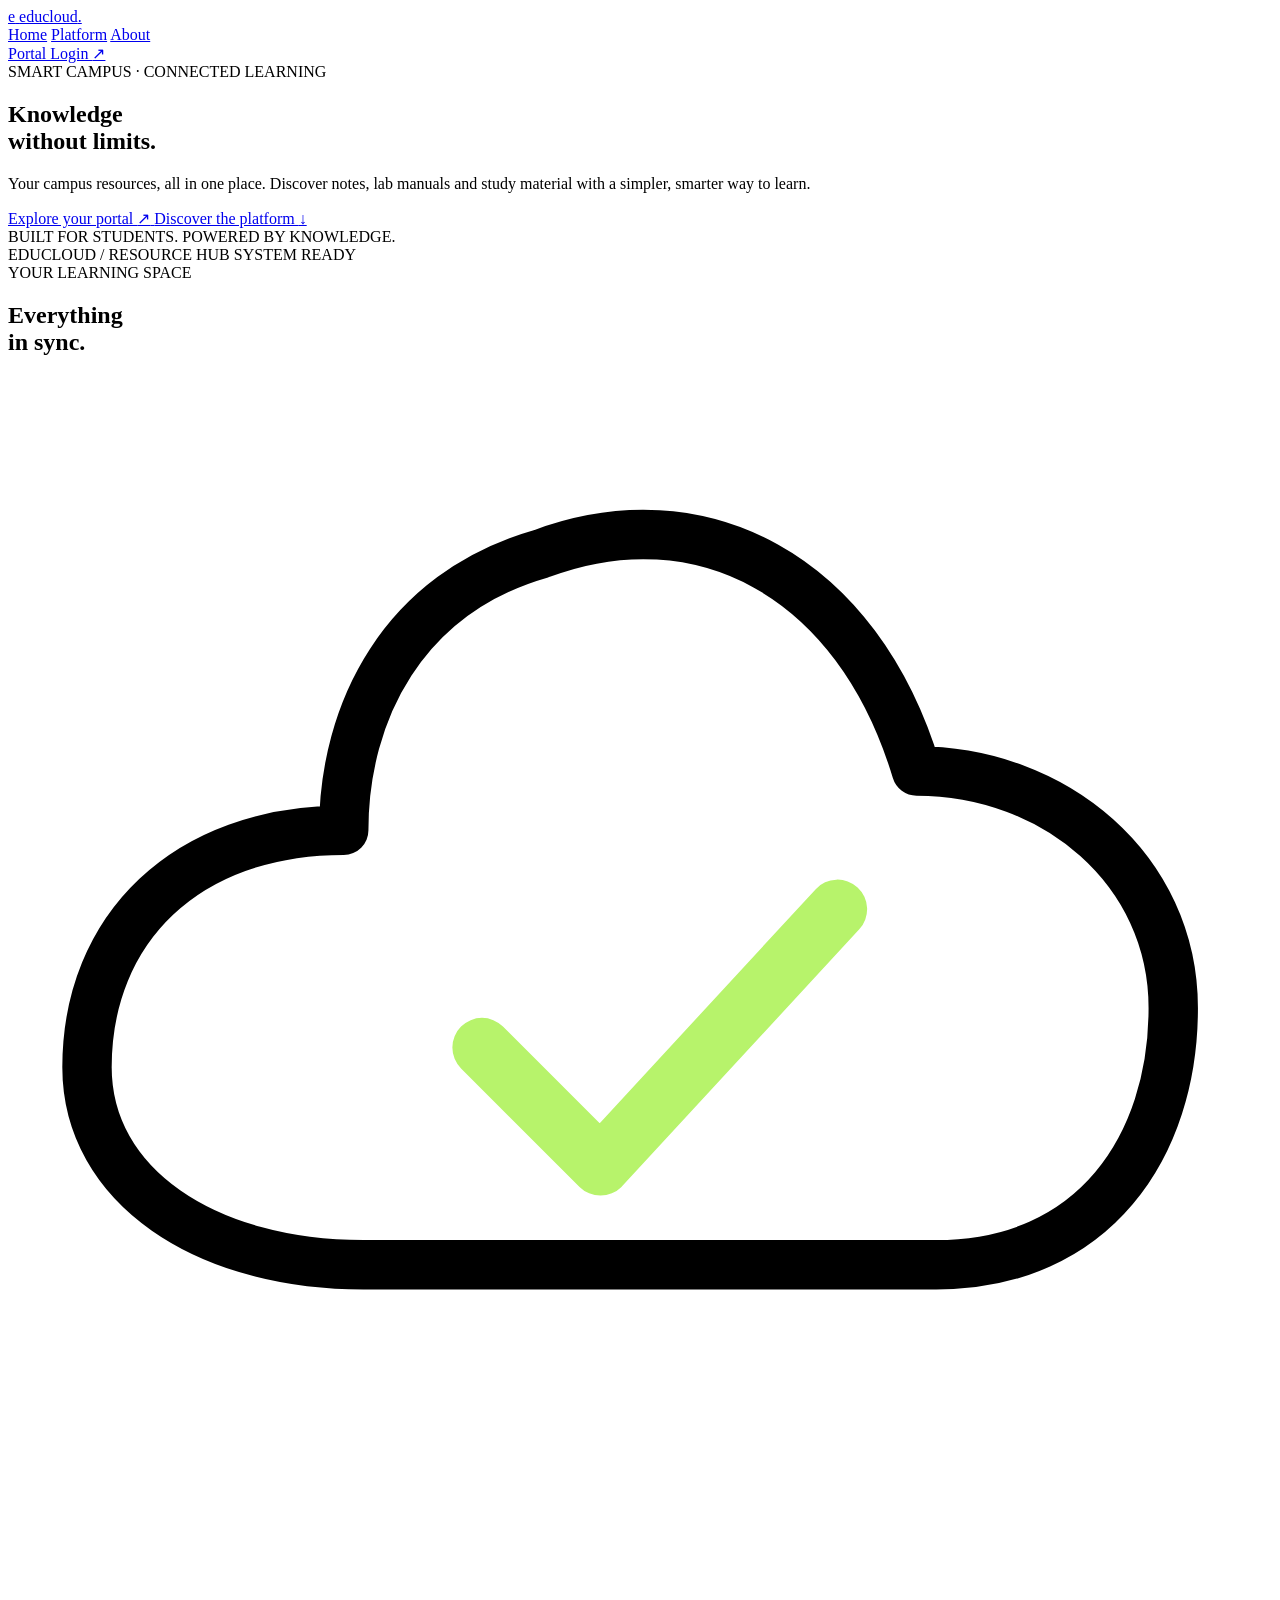
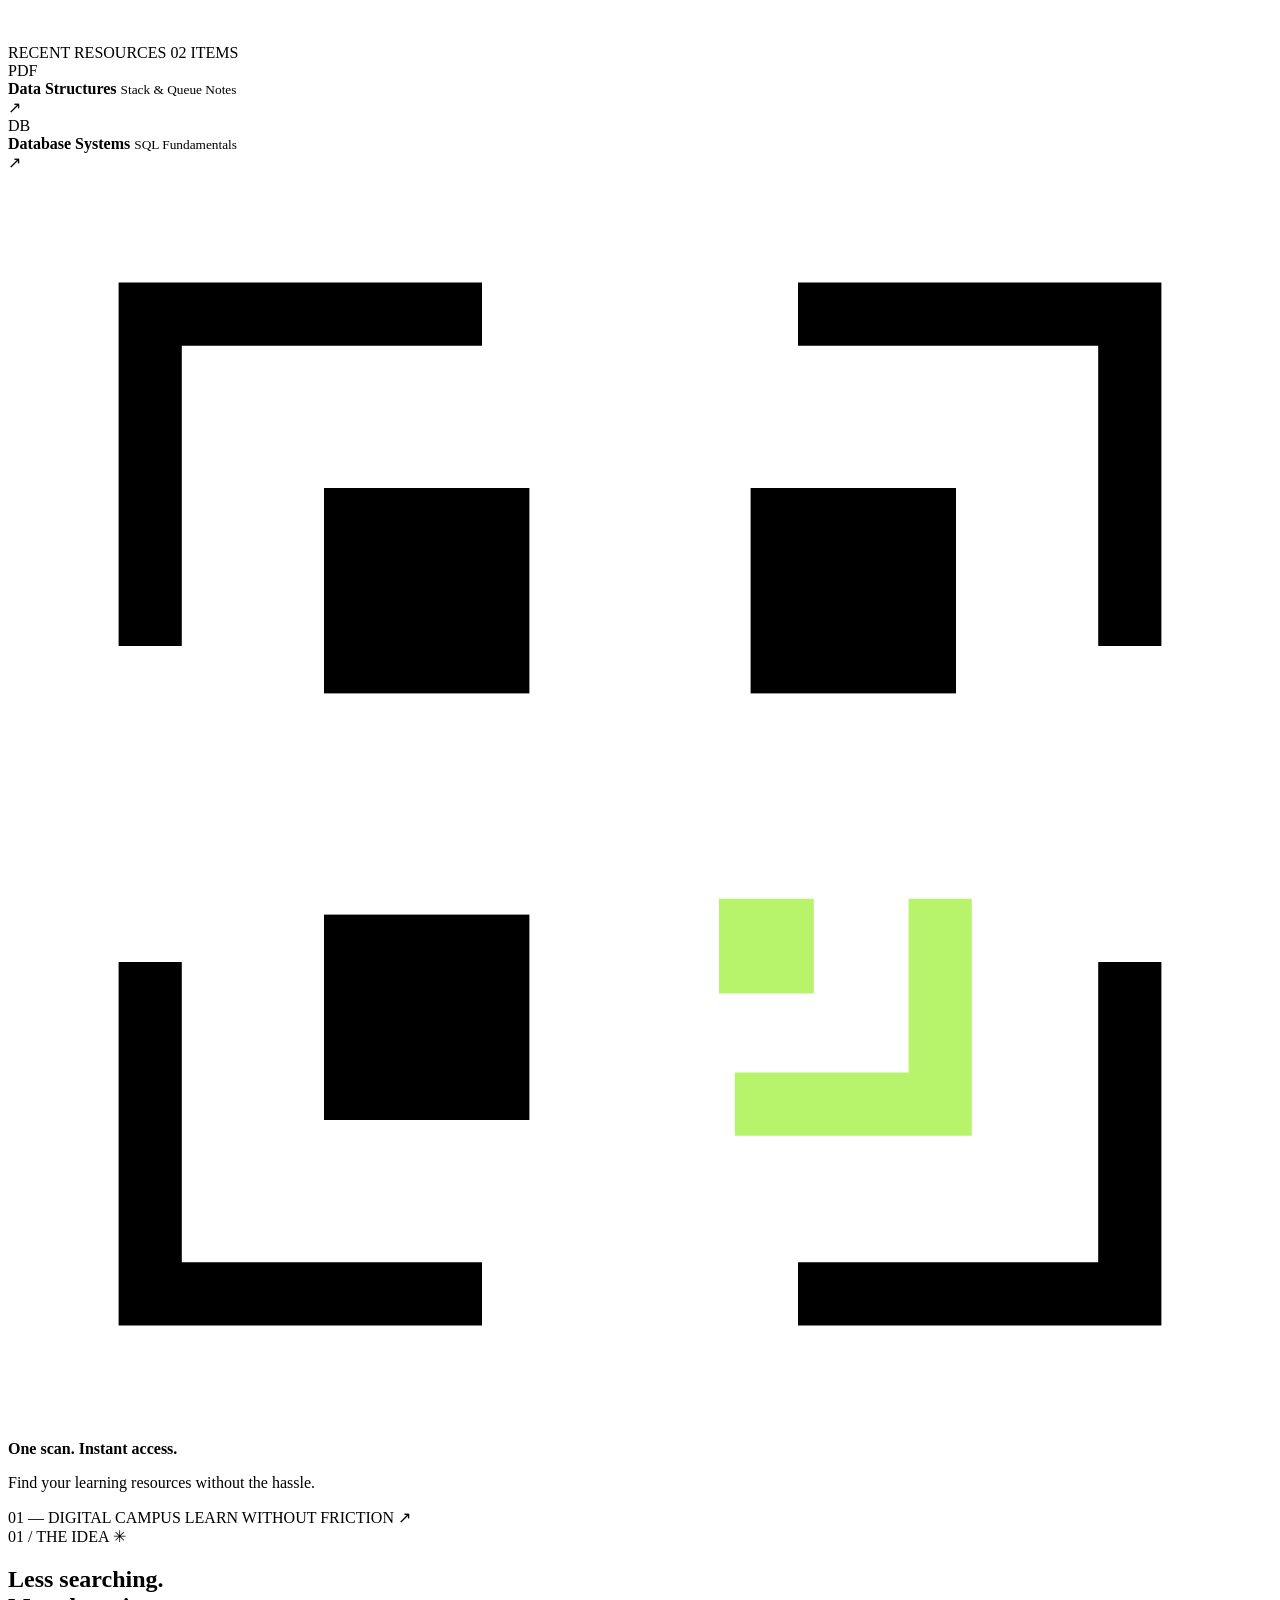
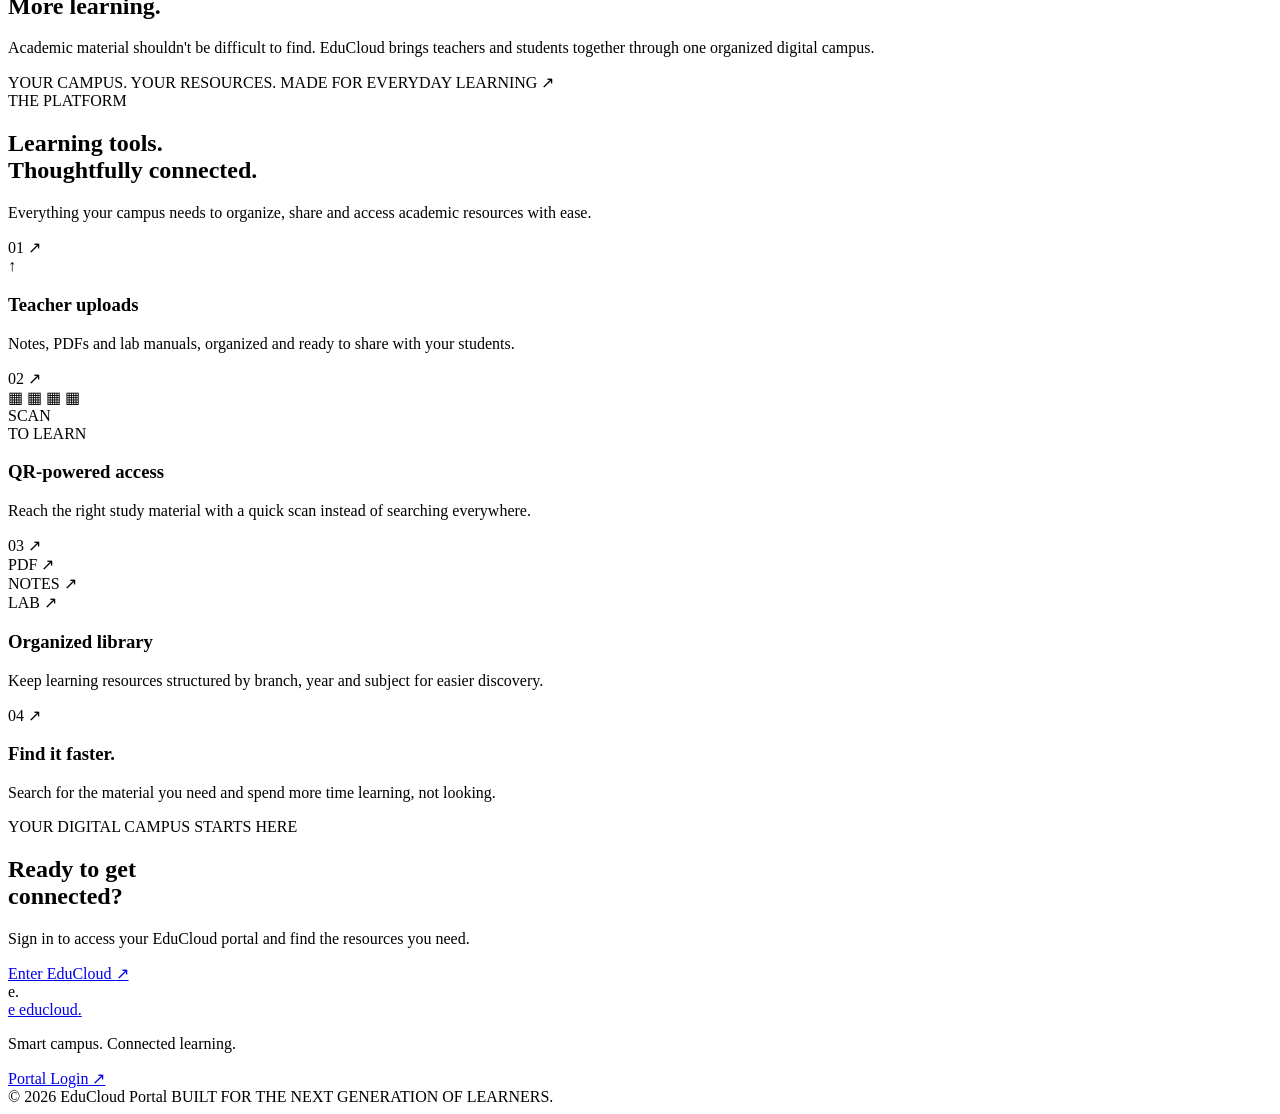
==== templates/index.html @ a3470b79 "Prepare EduCloud for deployment" ====
<!DOCTYPE html>
<html lang="en">
<head>
    <meta charset="UTF-8">
    <meta name="viewport" content="width=device-width, initial-scale=1.0">

    <title>EduCloud — Your Campus, Connected</title>

    <link rel="stylesheet"
          href="{{ url_for('static', filename='style.css') }}">

    <link rel="preconnect" href="https://fonts.googleapis.com">
    <link rel="preconnect" href="https://fonts.gstatic.com" crossorigin>
    <link href="https://fonts.googleapis.com/css2?family=DM+Sans:wght@400;500;600;700&family=Manrope:wght@400;500;600;700;800&display=swap"
          rel="stylesheet">
</head>

<body>

<!-- NAVIGATION -->
<nav class="navbar">
    <a href="#home" class="logo">
        <span class="logo-mark">e</span>
        <span>educloud<span class="logo-dot">.</span></span>
    </a>

    <div class="nav-links">
        <a href="#home">Home</a>
        <a href="#features">Platform</a>
        <a href="#about">About</a>
    </div>

    <a href="/login" class="nav-button">
        Portal Login <span>↗</span>
    </a>
</nav>


<!-- HERO -->
<main>
<section class="hero" id="home">

    <div class="hero-content">
        <div class="eyebrow">
            <span class="status-dot"></span>
            SMART CAMPUS · CONNECTED LEARNING
        </div>

        <h1>
            Knowledge<br>
            without <span class="text-accent">limits.</span>
        </h1>

        <p class="hero-description">
            Your campus resources, all in one place.
            Discover notes, lab manuals and study material
            with a simpler, smarter way to learn.
        </p>

        <div class="hero-buttons">
            <a href="/login" class="primary-button">
                Explore your portal <span>↗</span>
            </a>

            <a href="#features" class="secondary-button">
                Discover the platform <span>↓</span>
            </a>
        </div>

        <div class="hero-note">
            <span class="note-line"></span>
            BUILT FOR STUDENTS. POWERED BY KNOWLEDGE.
        </div>
    </div>


    <!-- RESOURCE DASHBOARD PREVIEW -->
    <div class="hero-visual">
        <div class="visual-topline">
            <span>EDUCLOUD / RESOURCE HUB</span>
            <span class="live-label"><span></span> SYSTEM READY</span>
        </div>

        <div class="resource-dashboard">
            <div class="dashboard-header">
                <div>
                    <span class="dashboard-kicker">YOUR LEARNING SPACE</span>
                    <h2>Everything<br>in sync.</h2>
                </div>

                <div class="cloud-symbol">
                    <svg viewBox="0 0 64 64" fill="none"
                         xmlns="http://www.w3.org/2000/svg">
                        <path d="M18 45H47C55 45 59 39 59 32C59 25 53 20 46 20C43 10 35 6 27 9C20 11 17 17 17 23C9 23 4 28 4 35C4 41 10 45 18 45Z"
                              stroke="currentColor" stroke-width="2.5"
                              stroke-linecap="round" stroke-linejoin="round"/>
                        <path d="M24 34L30 40L42 27"
                              stroke="#B7F36B" stroke-width="3"
                              stroke-linecap="round" stroke-linejoin="round"/>
                    </svg>
                </div>
            </div>

            <div class="dashboard-divider"></div>

            <div class="dashboard-section-title">
                <span>RECENT RESOURCES</span>
                <span class="resource-count">02 ITEMS</span>
            </div>

            <div class="resource-item">
                <div class="file-icon pdf-icon">PDF</div>
                <div class="resource-info">
                    <strong>Data Structures</strong>
                    <small>Stack &amp; Queue Notes</small>
                </div>
                <span class="file-arrow">↗</span>
            </div>

            <div class="resource-item">
                <div class="file-icon db-icon">DB</div>
                <div class="resource-info">
                    <strong>Database Systems</strong>
                    <small>SQL Fundamentals</small>
                </div>
                <span class="file-arrow">↗</span>
            </div>

            <div class="scan-panel">
                <div class="scan-graphic">
                    <svg viewBox="0 0 80 80" fill="none"
                         xmlns="http://www.w3.org/2000/svg">
                        <path d="M9 28V9H28M52 9H71V28M71 52V71H52M28 71H9V52"
                              stroke="currentColor" stroke-width="4"
                              stroke-linecap="square"/>
                        <rect x="20" y="20" width="13" height="13"
                              fill="currentColor"/>
                        <rect x="47" y="20" width="13" height="13"
                              fill="currentColor"/>
                        <rect x="20" y="47" width="13" height="13"
                              fill="currentColor"/>
                        <path d="M45 46H51V52H45ZM57 46H61V61H46V57H57Z"
                              fill="#B7F36B"/>
                    </svg>
                </div>

                <div>
                    <strong>One scan. Instant access.</strong>
                    <p>Find your learning resources without the hassle.</p>
                </div>
            </div>
        </div>

        <div class="visual-caption">
            <span>01 — DIGITAL CAMPUS</span>
            <span>LEARN WITHOUT FRICTION ↗</span>
        </div>
    </div>

</section>


<!-- DARK STATEMENT SECTION -->
<section class="statement-section" id="about">
    <div class="statement-top">
        <span class="section-index">01 / THE IDEA</span>
        <span class="statement-symbol">✳</span>
    </div>

    <div class="statement-content">
        <h2>
            Less searching.<br>
            More <span>learning.</span>
        </h2>

        <p>
            Academic material shouldn't be difficult to find.
            EduCloud brings teachers and students together
            through one organized digital campus.
        </p>
    </div>

    <div class="statement-bottom">
        <span>YOUR CAMPUS. YOUR RESOURCES.</span>
        <span>MADE FOR EVERYDAY LEARNING ↗</span>
    </div>
</section>


<!-- FEATURES -->
<section class="features" id="features">

    <div class="features-heading">
        <div>
            <div class="eyebrow">
                <span class="status-dot"></span>
                THE PLATFORM
            </div>

            <h2>Learning tools.<br><span>Thoughtfully connected.</span></h2>
        </div>

        <p>
            Everything your campus needs to organize,
            share and access academic resources with ease.
        </p>
    </div>

    <div class="feature-grid">

        <article class="feature-card feature-card-main">
            <div class="feature-card-top">
                <span class="feature-number">01</span>
                <span class="feature-symbol">↗</span>
            </div>

            <div class="feature-illustration teacher-illustration">
                <div class="illustration-window">
                    <div class="window-dots"><i></i><i></i><i></i></div>
                    <div class="illustration-lines">
                        <span></span><span></span><span></span>
                    </div>
                    <div class="upload-symbol">↑</div>
                </div>
            </div>

            <h3>Teacher uploads</h3>
            <p>
                Notes, PDFs and lab manuals, organized and
                ready to share with your students.
            </p>
        </article>


        <article class="feature-card">
            <div class="feature-card-top">
                <span class="feature-number">02</span>
                <span class="feature-symbol">↗</span>
            </div>

            <div class="feature-illustration qr-illustration">
                <div class="qr-mini">
                    <span>▦</span>
                    <span>▦</span>
                    <span>▦</span>
                    <span>▦</span>
                </div>
                <div class="qr-orbit">SCAN<br>TO LEARN</div>
            </div>

            <h3>QR-powered access</h3>
            <p>
                Reach the right study material with a quick
                scan instead of searching everywhere.
            </p>
        </article>


        <article class="feature-card">
            <div class="feature-card-top">
                <span class="feature-number">03</span>
                <span class="feature-symbol">↗</span>
            </div>

            <div class="feature-illustration library-illustration">
                <div class="library-sheet sheet-one">PDF <span>↗</span></div>
                <div class="library-sheet sheet-two">NOTES <span>↗</span></div>
                <div class="library-sheet sheet-three">LAB <span>↗</span></div>
            </div>

            <h3>Organized library</h3>
            <p>
                Keep learning resources structured by branch,
                year and subject for easier discovery.
            </p>
        </article>


        <article class="feature-card feature-card-dark">
            <div class="feature-card-top">
                <span class="feature-number">04</span>
                <span class="feature-symbol">↗</span>
            </div>

            <div class="feature-illustration search-illustration">
                <div class="search-ring">
                    <span></span>
                </div>
                <div class="search-line"></div>
            </div>

            <h3>Find it faster.</h3>
            <p>
                Search for the material you need and spend
                more time learning, not looking.
            </p>
        </article>

    </div>
</section>


<!-- CTA -->
<section class="cta-section">
    <div class="cta-glow"></div>

    <div class="cta-content">
        <div class="eyebrow">
            <span class="status-dot"></span>
            YOUR DIGITAL CAMPUS STARTS HERE
        </div>

        <h2>Ready to get<br><span>connected?</span></h2>

        <p>
            Sign in to access your EduCloud portal
            and find the resources you need.
        </p>

        <a href="/login" class="primary-button">
            Enter EduCloud <span>↗</span>
        </a>
    </div>

    <div class="cta-decoration">
        <div class="cta-circle circle-one"></div>
        <div class="cta-circle circle-two"></div>
        <div class="cta-center">e<span>.</span></div>
    </div>
</section>

</main>


<!-- FOOTER -->
<footer class="footer">
    <a href="#home" class="logo footer-logo">
        <span class="logo-mark">e</span>
        <span>educloud<span class="logo-dot">.</span></span>
    </a>

    <p>Smart campus. Connected learning.</p>

    <a href="/login" class="footer-link">Portal Login ↗</a>

    <div class="footer-bottom">
        <span>© 2026 EduCloud Portal</span>
        <span>BUILT FOR THE NEXT GENERATION OF LEARNERS.</span>
    </div>
</footer>

</body>
</html>
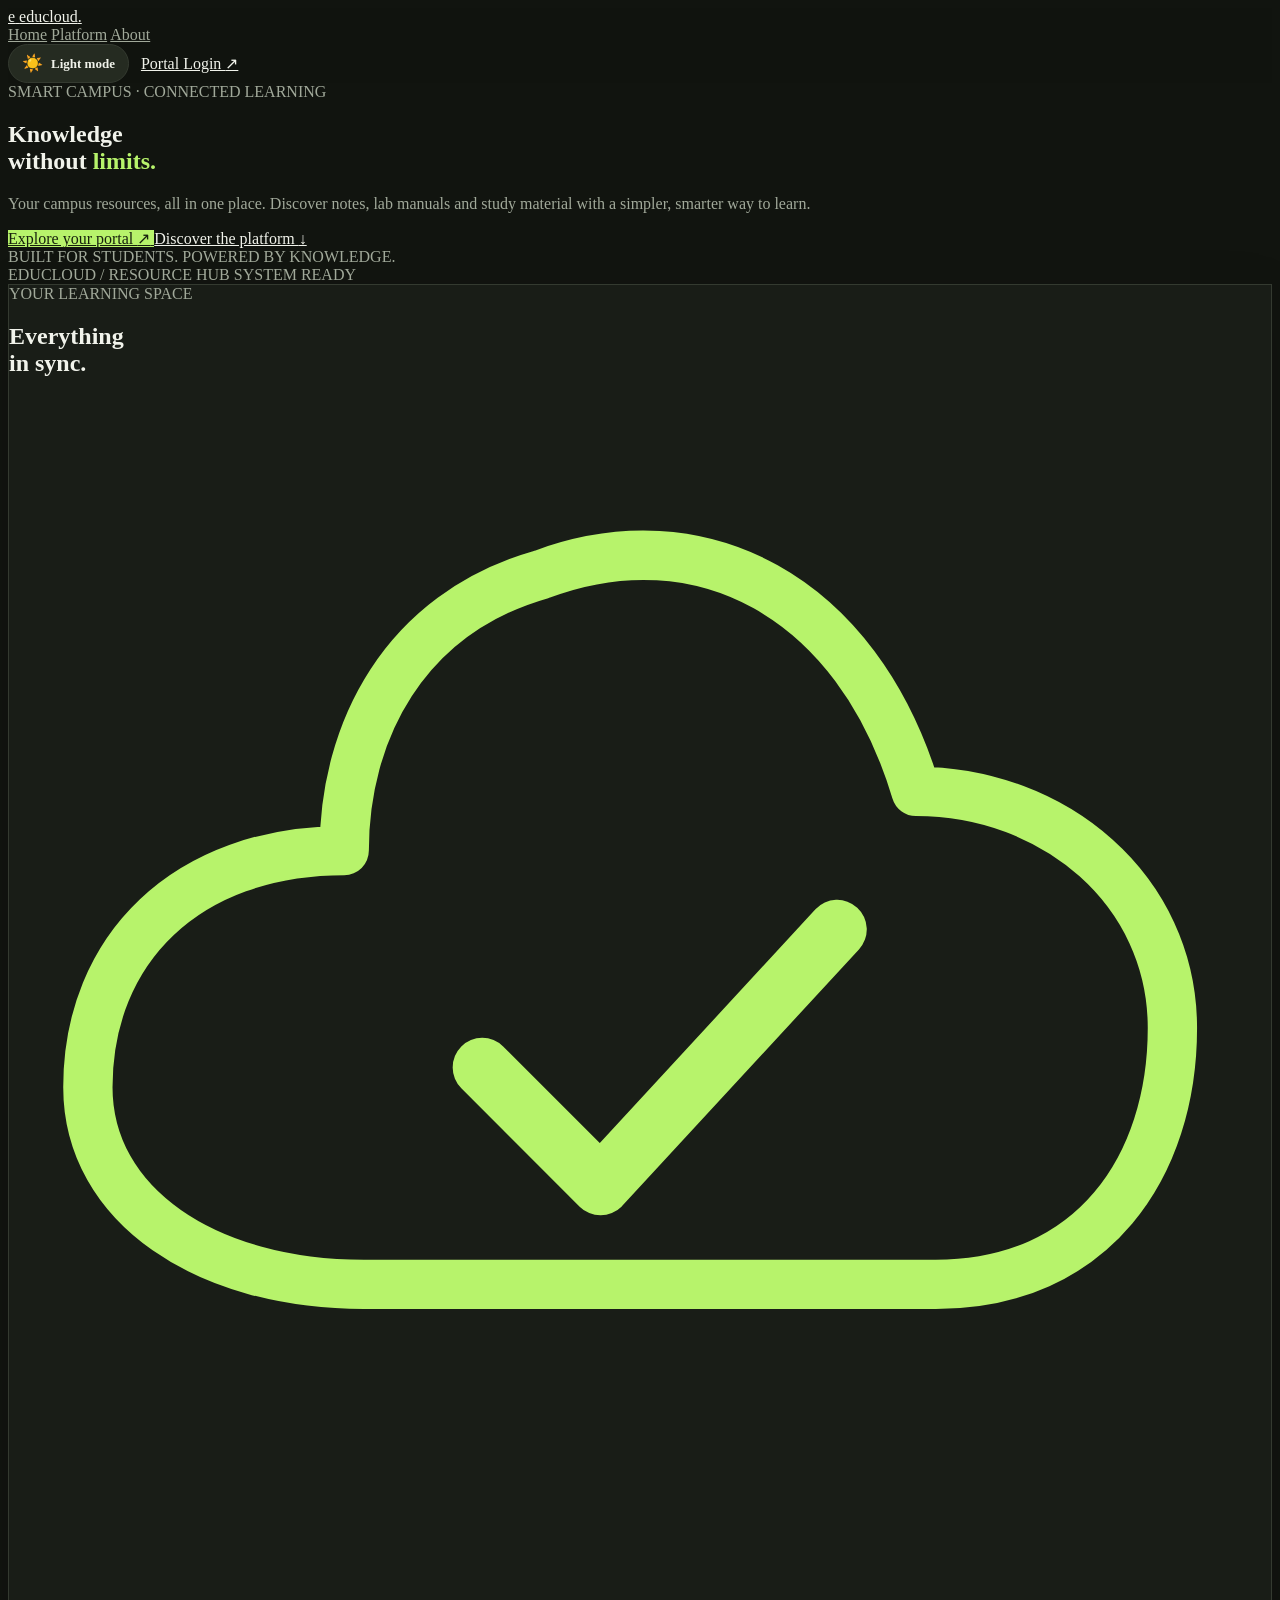
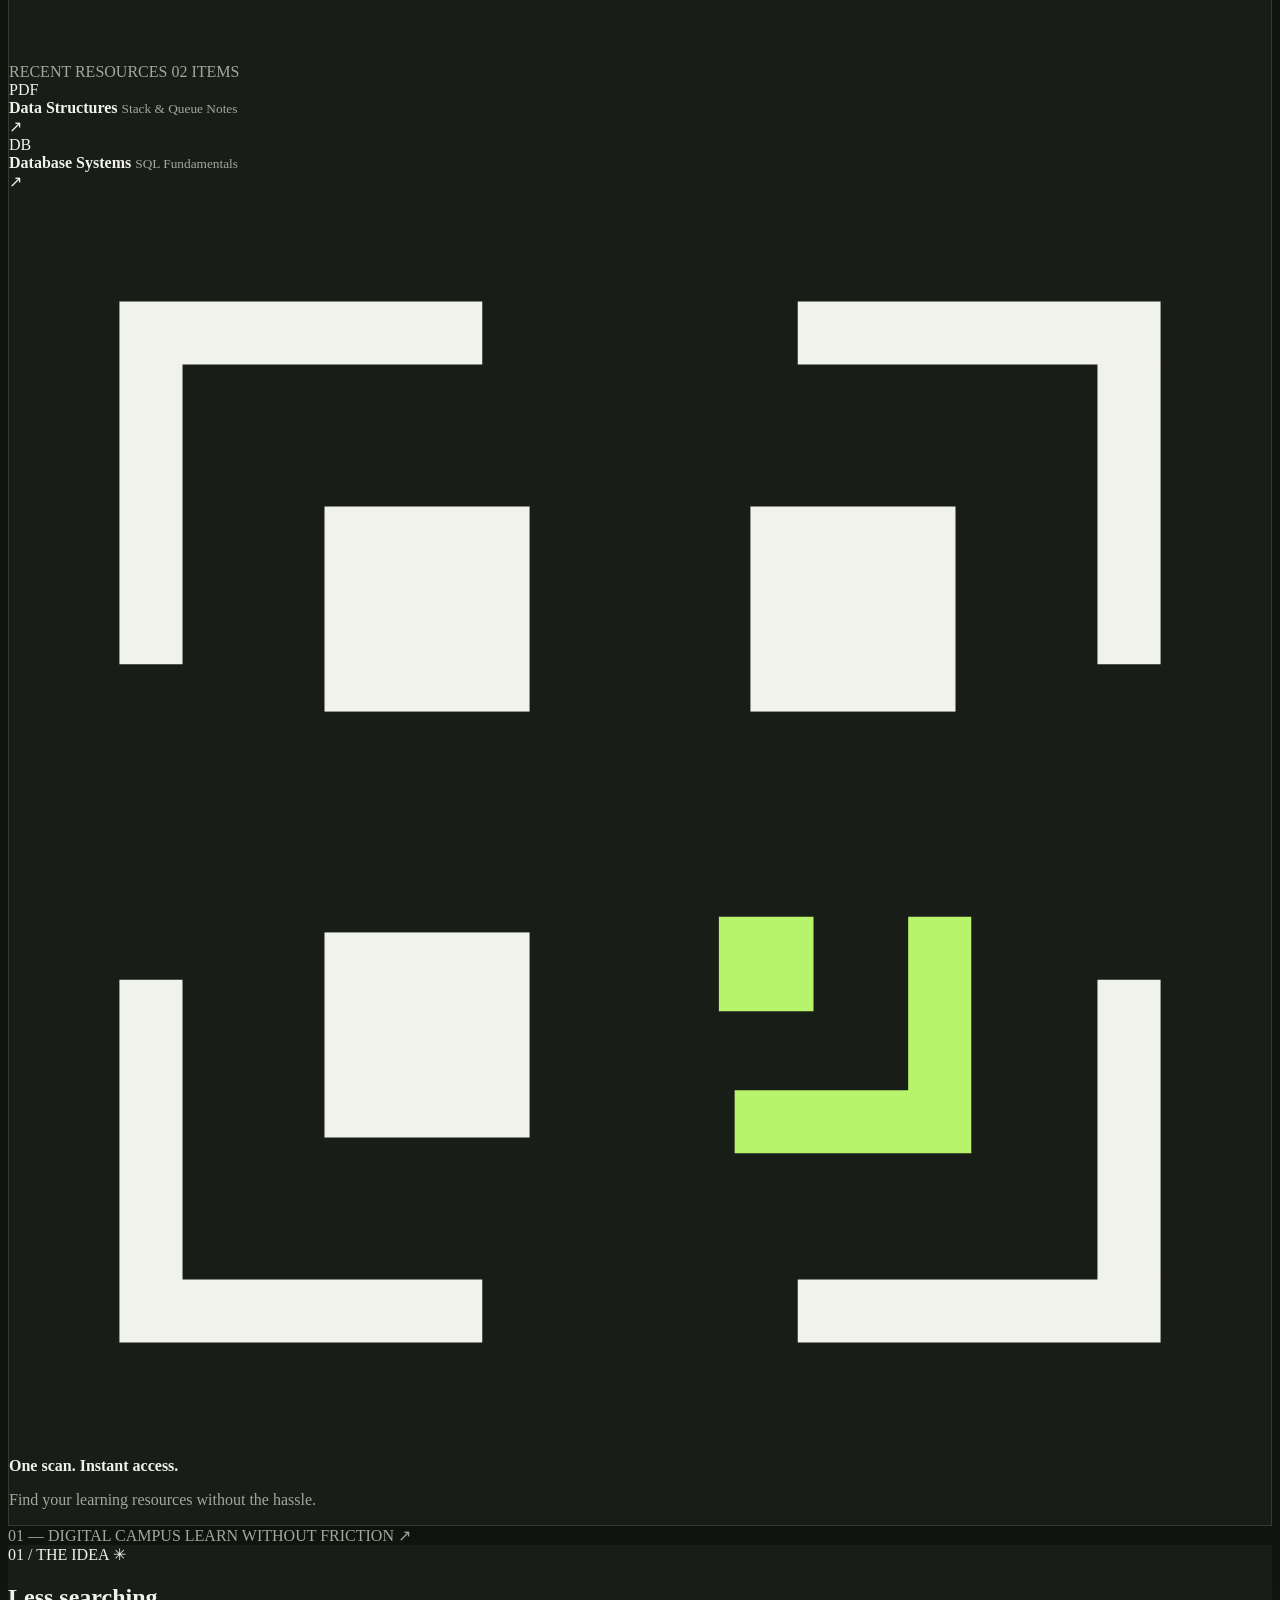
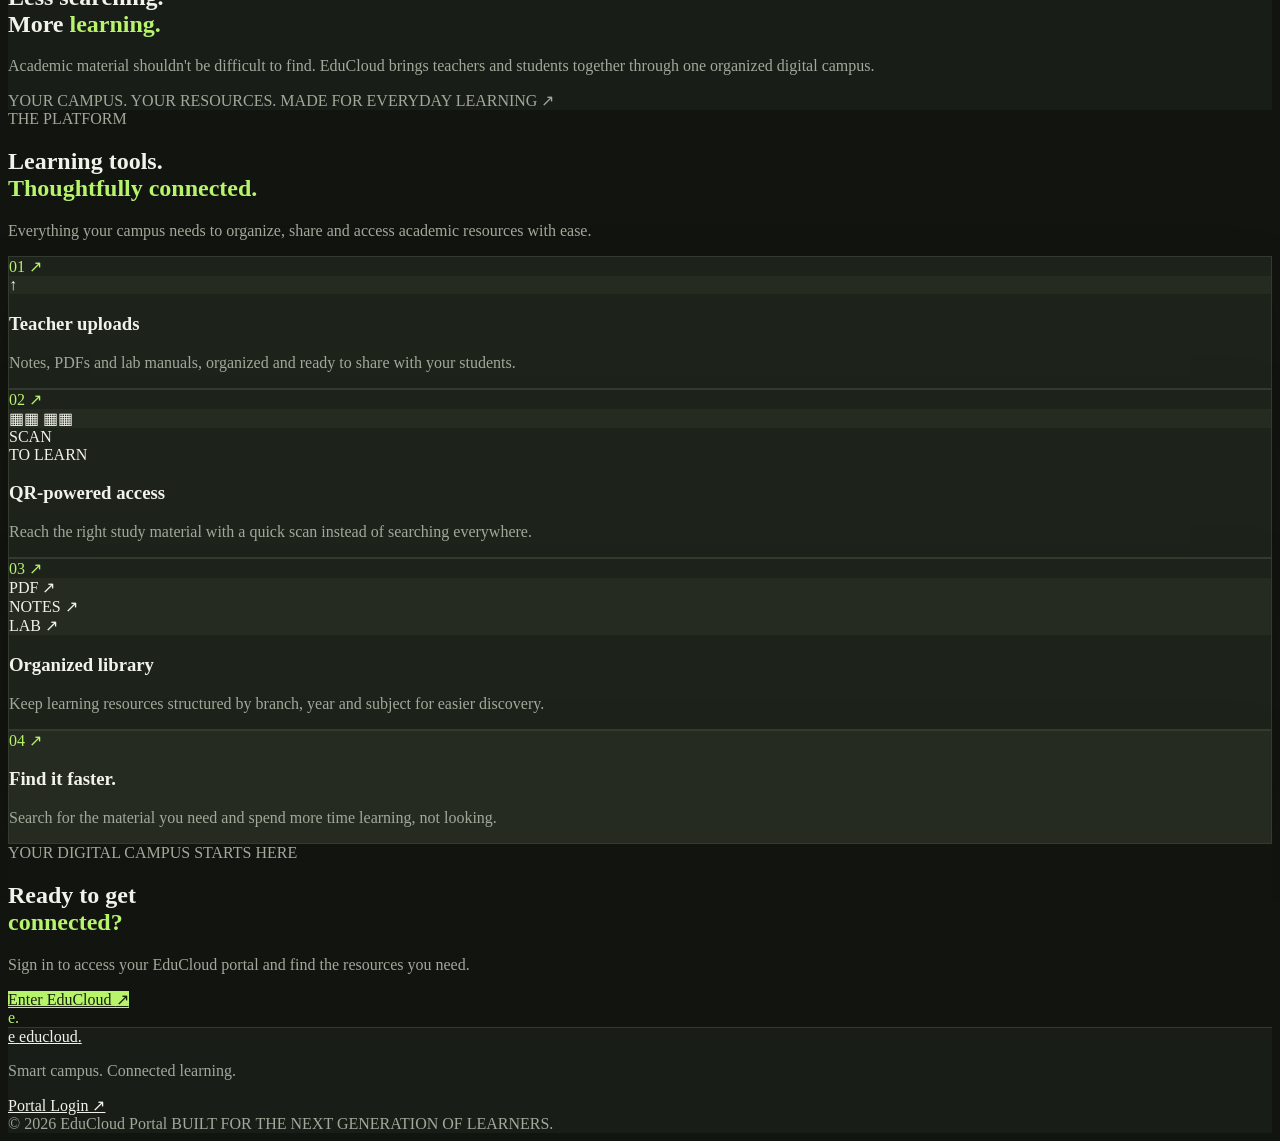
==== commit c600dd2a: "Update EduCloud UI and dark light mode" ====
--- a/templates/index.html
+++ b/templates/index.html
@@ -4,6 +4,7 @@
 <head>
     <meta charset="UTF-8">
     <meta name="viewport" content="width=device-width, initial-scale=1.0">
+    <meta name="theme-color" content="#11140f">
 
     <title>EduCloud — Your Campus, Connected</title>
 
@@ -14,6 +15,304 @@
     <link rel="preconnect" href="https://fonts.gstatic.com" crossorigin>
     <link href="https://fonts.googleapis.com/css2?family=DM+Sans:wght@400;500;600;700&family=Manrope:wght@400;500;600;700;800&display=swap"
           rel="stylesheet">
+
+    <style>
+        /* Theme variables */
+        :root {
+            color-scheme: dark;
+            --page: #11140f;
+            --surface: #191d17;
+            --card: #1d221b;
+            --text: #f1f3eb;
+            --muted: #a1a99a;
+            --border: #343a30;
+            --accent: #b7f36b;
+            --accent-text: #17210d;
+            --nav-bg: rgba(17, 20, 15, .92);
+            --soft: #252b21;
+            --shadow: 0 18px 55px rgba(0, 0, 0, .12);
+        }
+
+        body.light-mode {
+            color-scheme: light;
+            --page: #f5f7f1;
+            --surface: #ffffff;
+            --card: #ffffff;
+            --text: #20251c;
+            --muted: #687060;
+            --border: #dfe5d7;
+            --accent: #79a943;
+            --accent-text: #ffffff;
+            --nav-bg: rgba(255, 255, 255, .94);
+            --soft: #edf2e7;
+            --shadow: 0 18px 55px rgba(33, 47, 22, .07);
+        }
+
+        html {
+            scroll-behavior: smooth;
+            scroll-padding-top: 90px;
+        }
+
+        body {
+            background: var(--page);
+            color: var(--text);
+            transition: background .25s ease, color .25s ease;
+        }
+
+        body, body * {
+            transition-property: background-color, border-color, color, box-shadow;
+            transition-duration: .22s;
+            transition-timing-function: ease;
+        }
+
+        a {
+            color: inherit;
+        }
+
+        /* Navbar */
+        .navbar {
+            background: var(--nav-bg);
+            backdrop-filter: blur(16px);
+            -webkit-backdrop-filter: blur(16px);
+        }
+
+        .nav-links a {
+            color: var(--muted);
+        }
+
+        .nav-links a:hover {
+            color: var(--text);
+        }
+
+        .theme-toggle {
+            display: inline-flex;
+            align-items: center;
+            justify-content: center;
+            gap: 8px;
+            padding: 10px 13px;
+            border: 1px solid var(--border);
+            border-radius: 999px;
+            background: var(--soft);
+            color: var(--text);
+            font-family: inherit;
+            font-size: 13px;
+            font-weight: 700;
+            cursor: pointer;
+            white-space: nowrap;
+        }
+
+        .theme-toggle:hover {
+            border-color: var(--accent);
+            transform: translateY(-1px);
+        }
+
+        .theme-icon {
+            font-size: 17px;
+            line-height: 1;
+        }
+
+        .nav-button {
+            white-space: nowrap;
+        }
+
+        /* Main sections */
+        .hero,
+        .features,
+        .cta-section {
+            background-color: var(--page);
+            color: var(--text);
+        }
+
+        .statement-section {
+            background: var(--surface);
+            color: var(--text);
+        }
+
+        .hero-description,
+        .features-heading > p,
+        .feature-card p,
+        .cta-content > p {
+            color: var(--muted);
+        }
+
+        .eyebrow,
+        .hero-note,
+        .visual-topline,
+        .visual-caption,
+        .dashboard-kicker,
+        .dashboard-section-title,
+        .statement-bottom {
+            color: var(--muted);
+        }
+
+        .text-accent,
+        .statement-content h2 span,
+        .features-heading h2 span,
+        .cta-content h2 span {
+            color: var(--accent);
+        }
+
+        /* Resource dashboard */
+        .resource-dashboard {
+            background: var(--surface);
+            color: var(--text);
+            border: 1px solid var(--border);
+            box-shadow: var(--shadow);
+        }
+
+        .resource-dashboard h2,
+        .resource-dashboard strong {
+            color: var(--text);
+        }
+
+        .resource-dashboard p,
+        .resource-dashboard small {
+            color: var(--muted);
+        }
+
+        .dashboard-divider,
+        .resource-item {
+            border-color: var(--border);
+        }
+
+        .resource-item {
+            background: transparent;
+        }
+
+        .cloud-symbol {
+            color: var(--accent);
+        }
+
+        /* Statement section */
+        .statement-section {
+            border-color: var(--border);
+        }
+
+        .statement-content p {
+            color: var(--muted);
+        }
+
+        .statement-content h2 {
+            color: var(--text);
+        }
+
+        /* Feature cards */
+        .feature-card {
+            background: var(--card);
+            color: var(--text);
+            border: 1px solid var(--border);
+            box-shadow: var(--shadow);
+        }
+
+        .feature-card h3 {
+            color: var(--text);
+        }
+
+        .feature-card p {
+            color: var(--muted);
+        }
+
+        .feature-number,
+        .feature-symbol {
+            color: var(--accent);
+        }
+
+        .illustration-window,
+        .library-sheet,
+        .qr-mini {
+            background: var(--soft);
+            color: var(--text);
+            border-color: var(--border);
+        }
+
+        .feature-card-dark {
+            background: var(--soft);
+            color: var(--text);
+        }
+
+        .feature-card-dark h3 {
+            color: var(--text);
+        }
+
+        .feature-card-dark p {
+            color: var(--muted);
+        }
+
+        /* Buttons */
+        .primary-button {
+            background: var(--accent);
+            color: var(--accent-text);
+        }
+
+        .secondary-button {
+            color: var(--text);
+            border-color: var(--border);
+        }
+
+        .secondary-button:hover {
+            border-color: var(--accent);
+        }
+
+        /* CTA */
+        .cta-section {
+            color: var(--text);
+        }
+
+        .cta-decoration {
+            color: var(--accent);
+        }
+
+        /* Footer */
+        .footer {
+            background: var(--surface);
+            color: var(--text);
+            border-top: 1px solid var(--border);
+        }
+
+        .footer p,
+        .footer-bottom {
+            color: var(--muted);
+        }
+
+        /* Ensure all theme changes stay readable */
+        body.light-mode .resource-dashboard,
+        body.light-mode .feature-card,
+        body.light-mode .illustration-window {
+            background-color: var(--card);
+            color: var(--text);
+        }
+
+        body.light-mode .resource-info strong,
+        body.light-mode .dashboard-header h2,
+        body.light-mode .feature-card h3 {
+            color: var(--text);
+        }
+
+        body.light-mode .logo-dot {
+            color: var(--accent);
+        }
+
+        /* Mobile navbar */
+        @media (max-width: 760px) {
+            .theme-toggle {
+                padding: 9px 11px;
+            }
+
+            .theme-label {
+                display: none;
+            }
+        }
+
+        @media (prefers-reduced-motion: reduce) {
+            html {
+                scroll-behavior: auto;
+            }
+
+            body, body * {
+                transition-duration: 0s !important;
+            }
+        }
+    </style>
 </head>
 
 <body>
@@ -31,16 +330,23 @@
         <a href="#about">About</a>
     </div>
 
-    <a href="/login" class="nav-button">
-        Portal Login <span>↗</span>
-    </a>
+    <div class="nav-actions" style="display:flex;align-items:center;gap:12px;">
+        <button class="theme-toggle" id="themeToggle"
+                type="button" aria-label="Switch to light mode">
+            <span class="theme-icon" id="themeIcon">☀️</span>
+            <span class="theme-label" id="themeLabel">Light mode</span>
+        </button>
+
+        <a href="/login" class="nav-button">
+            Portal Login <span>↗</span>
+        </a>
+    </div>
 </nav>
 
+<main>
 
 <!-- HERO -->
-<main>
 <section class="hero" id="home">
-
     <div class="hero-content">
         <div class="eyebrow">
             <span class="status-dot"></span>
@@ -73,7 +379,6 @@
             BUILT FOR STUDENTS. POWERED BY KNOWLEDGE.
         </div>
     </div>
-
 
     <!-- RESOURCE DASHBOARD PREVIEW -->
     <div class="hero-visual">
@@ -157,11 +462,9 @@
             <span>LEARN WITHOUT FRICTION ↗</span>
         </div>
     </div>
-
 </section>
 
-
-<!-- DARK STATEMENT SECTION -->
+<!-- STATEMENT -->
 <section class="statement-section" id="about">
     <div class="statement-top">
         <span class="section-index">01 / THE IDEA</span>
@@ -187,10 +490,8 @@
     </div>
 </section>
 
-
 <!-- FEATURES -->
 <section class="features" id="features">
-
     <div class="features-heading">
         <div>
             <div class="eyebrow">
@@ -208,7 +509,6 @@
     </div>
 
     <div class="feature-grid">
-
         <article class="feature-card feature-card-main">
             <div class="feature-card-top">
                 <span class="feature-number">01</span>
@@ -232,7 +532,6 @@
             </p>
         </article>
 
-
         <article class="feature-card">
             <div class="feature-card-top">
                 <span class="feature-number">02</span>
@@ -241,10 +540,8 @@
 
             <div class="feature-illustration qr-illustration">
                 <div class="qr-mini">
-                    <span>▦</span>
-                    <span>▦</span>
-                    <span>▦</span>
-                    <span>▦</span>
+                    <span>▦</span><span>▦</span>
+                    <span>▦</span><span>▦</span>
                 </div>
                 <div class="qr-orbit">SCAN<br>TO LEARN</div>
             </div>
@@ -256,7 +553,6 @@
             </p>
         </article>
 
-
         <article class="feature-card">
             <div class="feature-card-top">
                 <span class="feature-number">03</span>
@@ -276,7 +572,6 @@
             </p>
         </article>
 
-
         <article class="feature-card feature-card-dark">
             <div class="feature-card-top">
                 <span class="feature-number">04</span>
@@ -284,9 +579,7 @@
             </div>
 
             <div class="feature-illustration search-illustration">
-                <div class="search-ring">
-                    <span></span>
-                </div>
+                <div class="search-ring"><span></span></div>
                 <div class="search-line"></div>
             </div>
 
@@ -296,10 +589,8 @@
                 more time learning, not looking.
             </p>
         </article>
-
     </div>
 </section>
-
 
 <!-- CTA -->
 <section class="cta-section">
@@ -331,7 +622,6 @@
 </section>
 
 </main>
-
 
 <!-- FOOTER -->
 <footer class="footer">
@@ -350,5 +640,59 @@
     </div>
 </footer>
 
+<script>
+(() => {
+    const body = document.body;
+    const button = document.getElementById("themeToggle");
+    const icon = document.getElementById("themeIcon");
+    const label = document.getElementById("themeLabel");
+    const themeMeta = document.querySelector('meta[name="theme-color"]');
+
+    function getSavedTheme() {
+        try {
+            return localStorage.getItem("educloud-theme") || "dark";
+        } catch (error) {
+            return "dark";
+        }
+    }
+
+    function applyTheme(theme) {
+        const isLight = theme === "light";
+
+        body.classList.toggle("light-mode", isLight);
+        icon.textContent = isLight ? "🌙" : "☀️";
+        label.textContent = isLight ? "Dark mode" : "Light mode";
+
+        button.setAttribute(
+            "aria-label",
+            isLight ? "Switch to dark mode" : "Switch to light mode"
+        );
+
+        if (themeMeta) {
+            themeMeta.setAttribute(
+                "content",
+                isLight ? "#f5f7f1" : "#11140f"
+            );
+        }
+
+        try {
+            localStorage.setItem("educloud-theme", theme);
+        } catch (error) {
+            // Theme still works when browser storage is unavailable.
+        }
+    }
+
+    applyTheme(getSavedTheme());
+
+    button.addEventListener("click", () => {
+        const nextTheme = body.classList.contains("light-mode")
+            ? "dark"
+            : "light";
+
+        applyTheme(nextTheme);
+    });
+})();
+</script>
+
 </body>
 </html>
